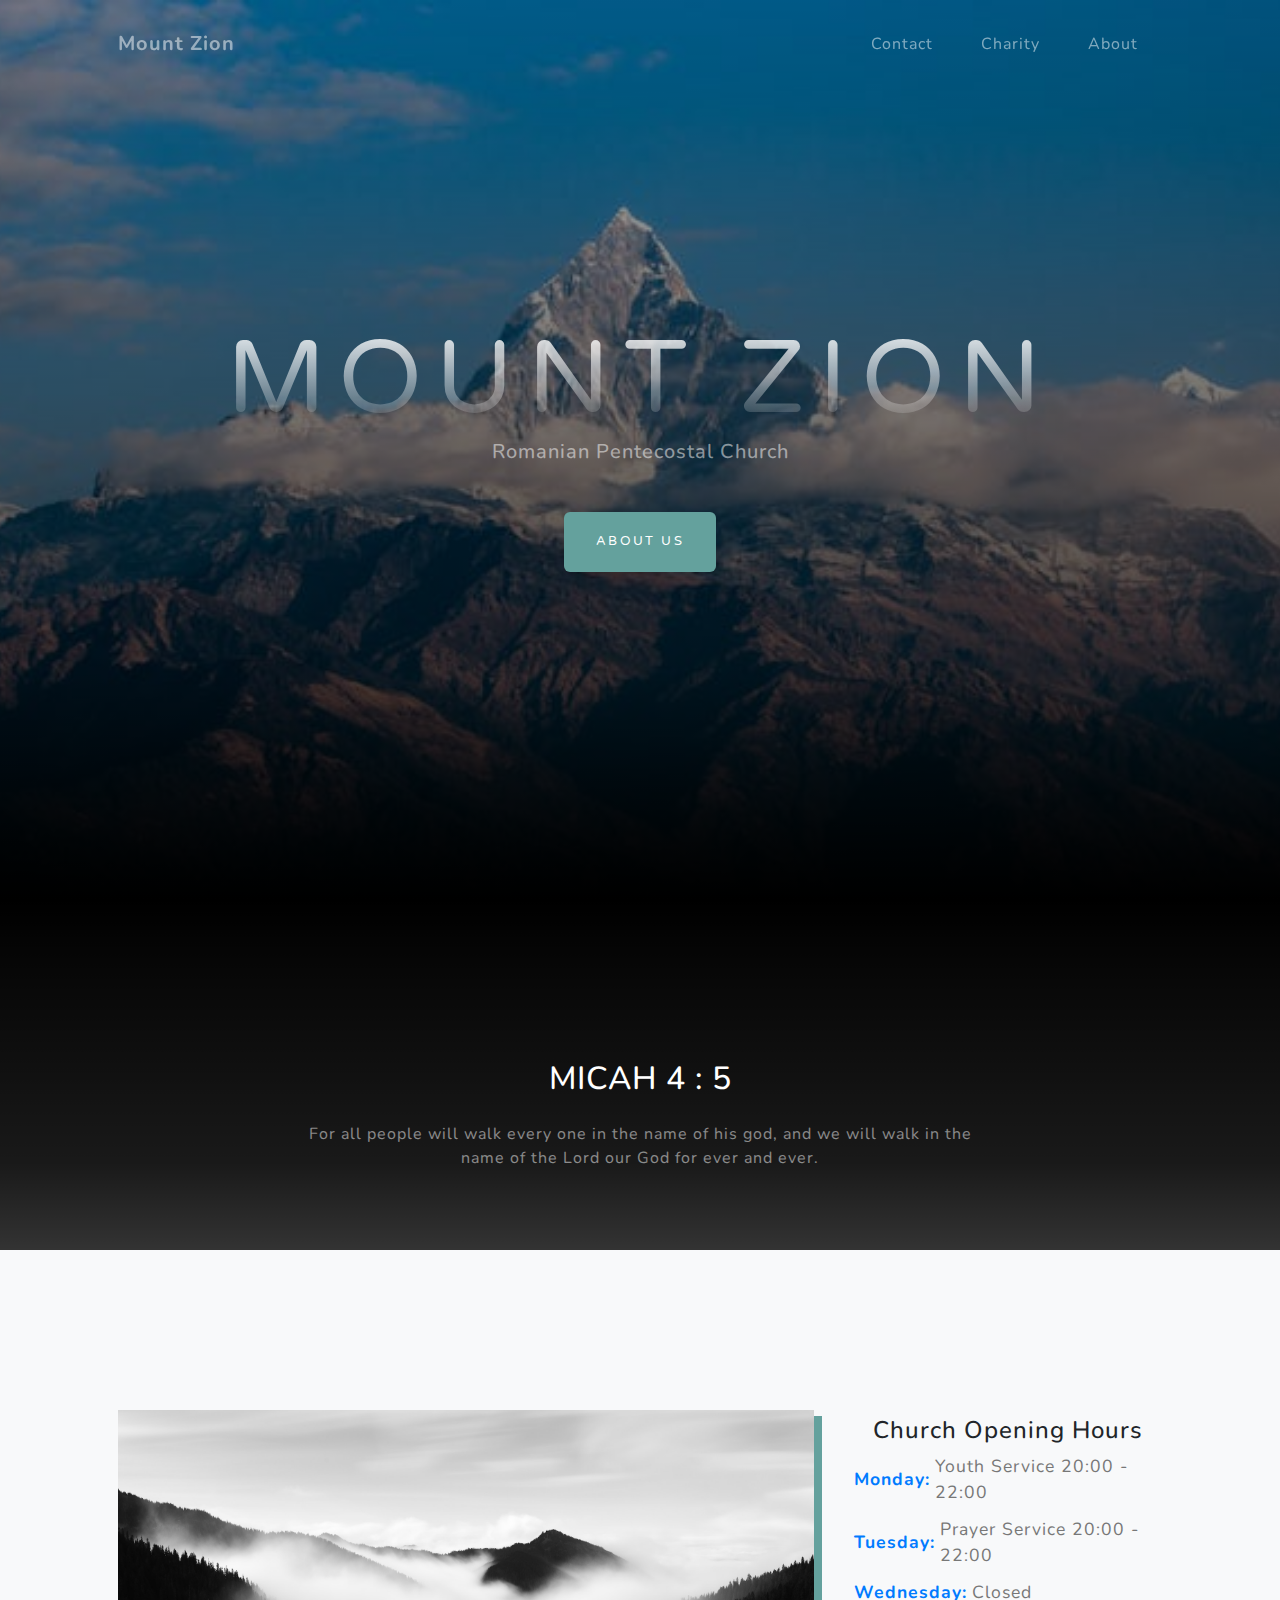
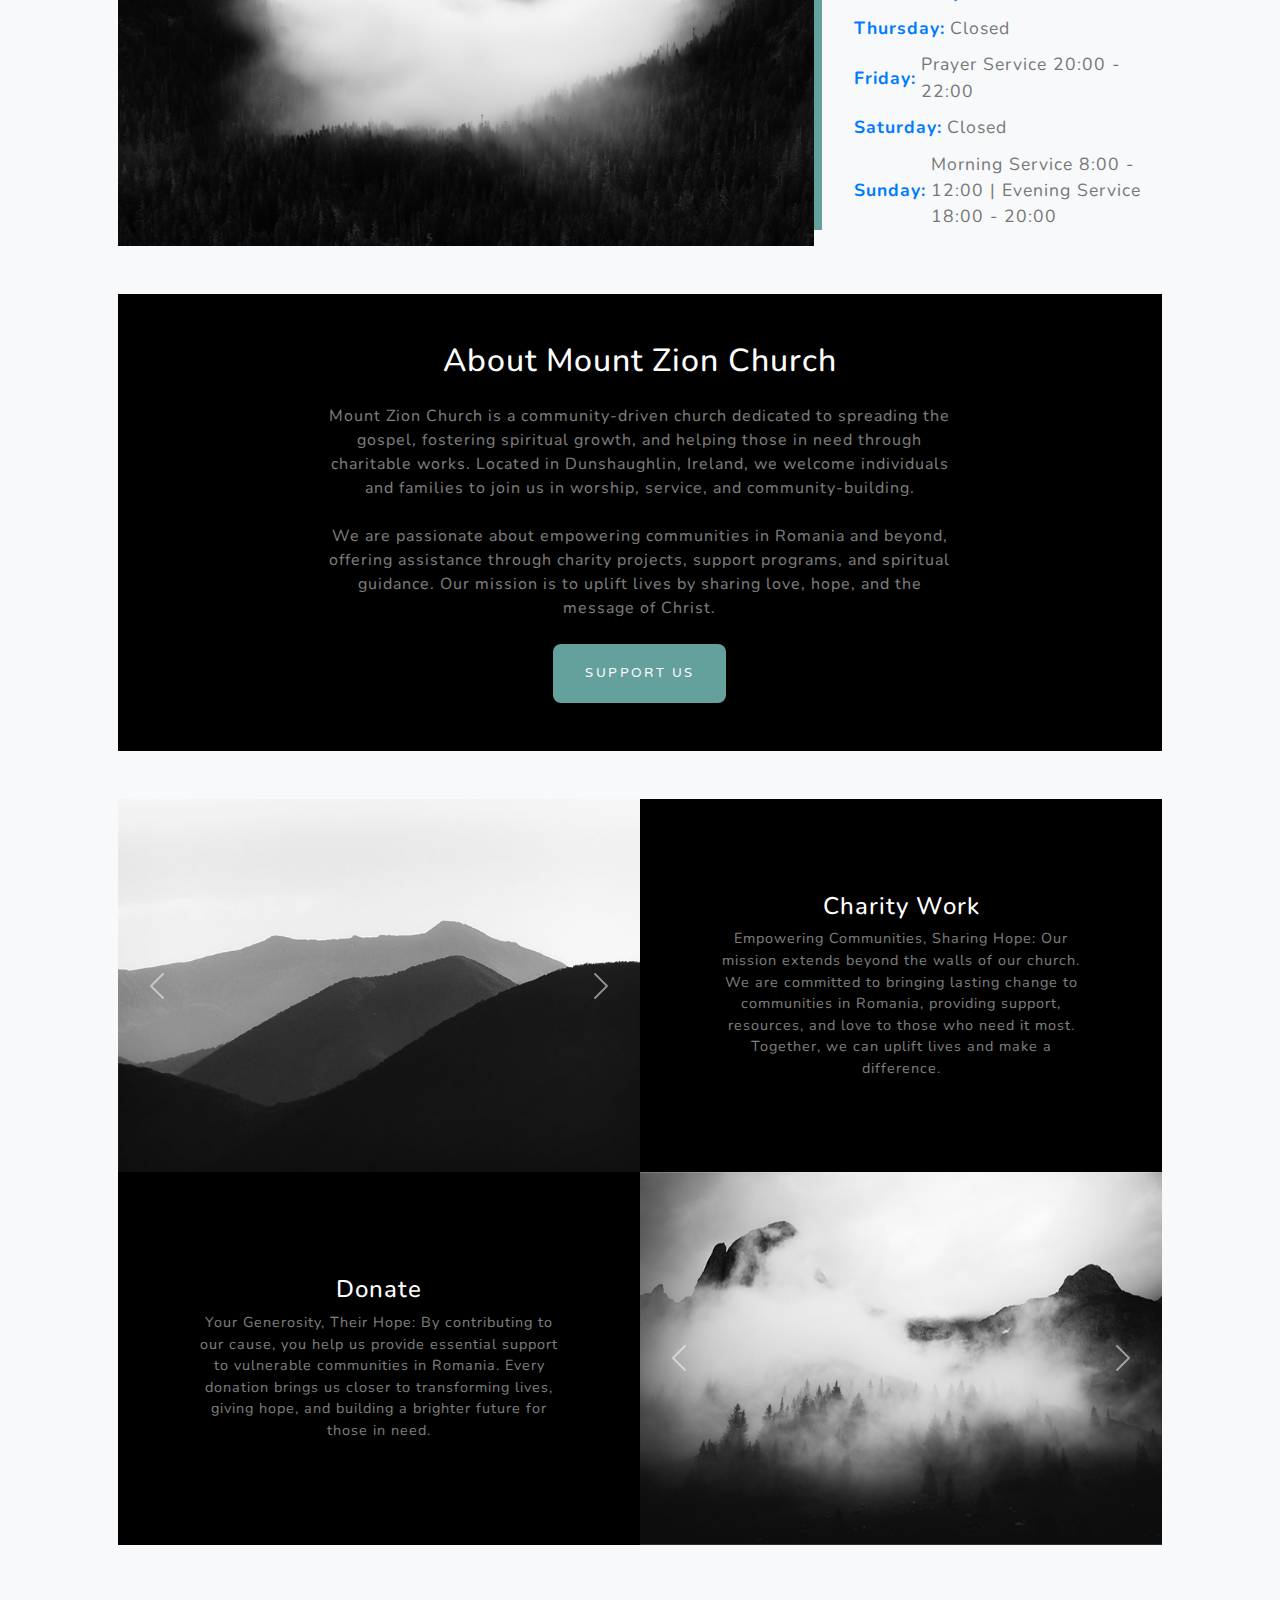
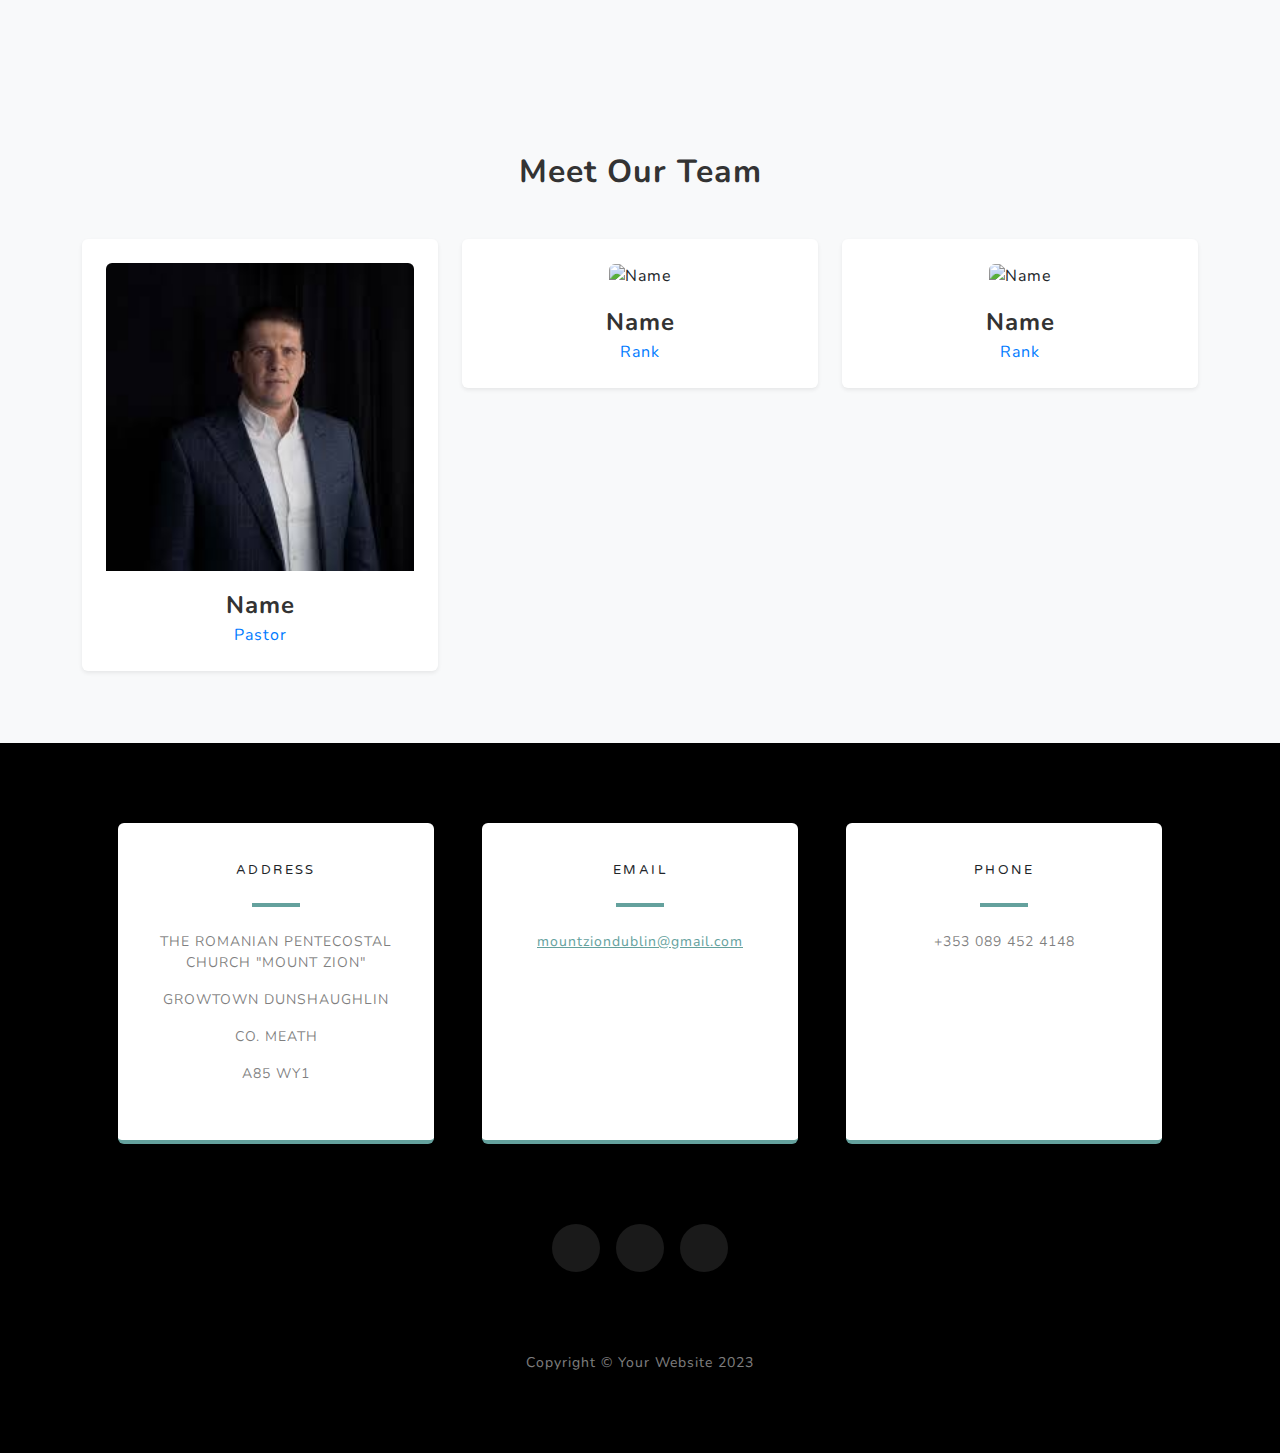
==== index.html @ 52cf9399 "Update" ====
<!DOCTYPE html>
<html lang="en">
    <head>
        <meta charset="utf-8" />
        <meta name="viewport" content="width=device-width, initial-scale=1, shrink-to-fit=no" />
        <meta name="description" content="" />
        <meta name="author" content="" />
        <title>Grayscale - Start Bootstrap Theme</title>
        <link rel="icon" type="image/x-icon" href="assets/favicon.ico" />
        <!-- Font Awesome icons (free version)-->
        <script src="https://use.fontawesome.com/releases/v6.3.0/js/all.js" crossorigin="anonymous"></script>
        <!-- Google fonts-->
        <link href="https://fonts.googleapis.com/css?family=Varela+Round" rel="stylesheet" />
        <link href="https://fonts.googleapis.com/css?family=Nunito:200,200i,300,300i,400,400i,600,600i,700,700i,800,800i,900,900i" rel="stylesheet" />
        <!-- Core theme CSS (includes Bootstrap)-->
        <link href="css/styles.css" rel="stylesheet" />
    </head>
    <body id="page-top">
        <div id="navbar-placeholder"></div>

        <!-- Navigation
        <nav class="navbar navbar-expand-lg navbar-light fixed-top" id="mainNav">
            <div class="container px-4 px-lg-5">
                <a class="navbar-brand" href="#page-top">Mount Zion</a>
                <button class="navbar-toggler navbar-toggler-right" type="button" data-bs-toggle="collapse" data-bs-target="#navbarResponsive" aria-controls="navbarResponsive" aria-expanded="false" aria-label="Toggle navigation">
                    Menu
                    <i class="fas fa-bars"></i>
                </button>
                <div class="collapse navbar-collapse" id="navbarResponsive">
                    <ul class="navbar-nav ms-auto">
                        <li class="nav-item"><a class="nav-link" href="Contact.html">Contact</a></li>
                        <li class="nav-item"><a class="nav-link" href="Charity.html">Charity</a></li>
                    </ul>
                </div>
            </div>
        </nav> -->
        <!-- Masthead-->
        <header class="masthead">
            <div class="container px-4 px-lg-5 d-flex h-100 align-items-center justify-content-center">
                <div class="d-flex justify-content-center">
                    <div class="text-center">
                        <h1 class="mx-auto my-0 text-uppercase">Mount Zion</h1>
                        <h2 class="text-white-50 mx-auto mt-2 mb-5">Romanian Pentecostal Church</h2>
                        <a class="btn btn-primary" href="#about">About us</a>
                    </div>
                </div>
            </div>
        </header>
        <section class="about-section text-center" id="Word">
            <div class="container px-4 px-lg-5">
                <div class="row gx-4 gx-lg-5 justify-content-center">
                    <div class="col-lg-8">
                        <h2 class="text-white mb-4">MICAH 4 : 5</h2>
                        <p class="text-white-50">
                            For all people will walk every one in the name of his god, and we will walk in the name of the Lord our God for ever and ever.
                        </p>
                    </div>
                </div>
            </div>
        </section>
        <!-- Projects-->
        <section class="projects-section bg-light" id="projects">
            <div class="container px-4 px-lg-5">
                <!-- Featured Project Row-->
                <div class="row gx-0 mb-4 mb-lg-5 align-items-center">
                    <div class="col-xl-8 col-lg-7"><img class="img-fluid mb-3 mb-lg-0" src="assets/img/bg-masthead.jpg" alt="..." /></div>
                    <div class="col-xl-4 col-lg-5">
                        <div class="featured-text text-center text-lg-left">
                            <h4>Church Opening Hours</h4>
                            <div class="opening-hours">
                                <ul>
                                    <li><span class="day">Monday:</span> <span class="hours">Youth Service 20:00 - 22:00</span></li>
                                    <li><span class="day">Tuesday:</span> <span class="hours">Prayer Service 20:00 - 22:00</span></li>
                                    <li><span class="day">Wednesday:</span> <span class="hours">Closed</span></li>
                                    <li><span class="day">Thursday:</span> <span class="hours">Closed</span></li>
                                    <li><span class="day">Friday:</span> <span class="hours">Prayer Service 20:00 - 22:00</span></li>
                                    <li><span class="day">Saturday:</span> <span class="hours">Closed</span></li>
                                    <li><span class="day">Sunday:</span> <span class="hours">Morning Service 8:00 - 12:00 | Evening Service 18:00 - 20:00</span></li>
                                </ul>
                            </div>
                        </div>
                        
                    </div>
                </div>
                                    <!-- About Section -->
                    <section class="about-section bg-black py-5" id="about">
                        <div class="container px-4 px-lg-5">
                            <div class="row justify-content-center">
                                <div class="col-lg-8 text-center">
                                    <h2 class="text-white mb-4">About Mount Zion Church</h2>
                                    <p class="text-white-50 mb-4">
                                        Mount Zion Church is a community-driven church dedicated to spreading the gospel, fostering spiritual growth, and helping those in need through charitable works. Located in Dunshaughlin, Ireland, we welcome individuals and families to join us in worship, service, and community-building.
                                    </p>
                                    <p class="text-white-50 mb-4">
                                        We are passionate about empowering communities in Romania and beyond, offering assistance through charity projects, support programs, and spiritual guidance. Our mission is to uplift lives by sharing love, hope, and the message of Christ.
                                    </p>
                                    <a class="btn btn-primary btn-lg" href="Charity.html">Support Us</a>
                                </div>
                            </div>
                        </div>
                    </section>
                    <br>
                    <br>

                <!-- Project One Row-->
                <div class="row gx-0 mb-5 mb-lg-0 justify-content-center">
                    <div class="col-lg-6">
                        <!-- Bootstrap Carousel for the image -->
                        <div id="carouselImageSection" class="carousel slide" data-bs-ride="carousel">
                            <div class="carousel-inner">
                                <div class="carousel-item active">
                                    <img src="assets/img/demo-image-01.jpg" class="d-block w-100 img-fluid" alt="Slide 1">
                                </div>
                                <div class="carousel-item">
                                    <img src="assets/img/demo-image-02.jpg" class="d-block w-100 img-fluid" alt="Slide 2">
                                </div>
                                <div class="carousel-item">
                                    <img src="assets/img/demo-image-02.jpg" class="d-block w-100 img-fluid" alt="Slide 3">
                                </div>
                            </div>
                            <!-- Controls for the Carousel -->
                            <button class="carousel-control-prev" type="button" data-bs-target="#carouselImageSection" data-bs-slide="prev">
                                <span class="carousel-control-prev-icon" aria-hidden="true"></span>
                                <span class="visually-hidden">Previous</span>
                            </button>
                            <button class="carousel-control-next" type="button" data-bs-target="#carouselImageSection" data-bs-slide="next">
                                <span class="carousel-control-next-icon" aria-hidden="true"></span>
                                <span class="visually-hidden">Next</span>
                            </button>
                        </div>
                    </div>
                    
                    <div class="col-lg-6">
                        <div class="bg-black text-center h-100 project">
                            <div class="d-flex h-100">
                                <div class="project-text w-100 my-auto text-center text-lg-left">
                                    <h4 class="text-white">Charity Work</h4>
                                    <p class="mb-0 text-white-50">Empowering Communities, Sharing Hope: Our mission extends beyond the walls of our church. We are committed to bringing lasting change to communities in Romania, providing support, resources, and love to those who need it most. Together, we can uplift lives and make a difference.</p>
                                </div>
                            </div>
                        </div>
                    </div>
                </div>
                
                <!-- Project Two Row-->
                <div class="row gx-0 justify-content-center">
                    <div class="col-lg-6">
                        <!-- Bootstrap Carousel for the image -->
                        <div id="carouselImageSection2" class="carousel slide" data-bs-ride="carousel">
                            <div class="carousel-inner">
                                <div class="carousel-item active">
                                    <img src="assets/img/demo-image-02.jpg" class="d-block w-100 img-fluid" alt="Slide 1">
                                </div>
                                <div class="carousel-item">
                                    <img src="assets/img/demo-image-01.jpg" class="d-block w-100 img-fluid" alt="Slide 2">
                                </div>
                                <div class="carousel-item">
                                    <img src="assets/img/file.png" class="d-block w-100 img-fluid" alt="Slide 3">
                                </div>
                            </div>
                            <!-- Controls for the Carousel -->
                            <button class="carousel-control-prev" type="button" data-bs-target="#carouselImageSection2" data-bs-slide="prev">
                                <span class="carousel-control-prev-icon" aria-hidden="true"></span>
                                <span class="visually-hidden">Previous</span>
                            </button>
                            <button class="carousel-control-next" type="button" data-bs-target="#carouselImageSection2" data-bs-slide="next">
                                <span class="carousel-control-next-icon" aria-hidden="true"></span>
                                <span class="visually-hidden">Next</span>
                            </button>
                        </div>
                    </div>
                    
                    <div class="col-lg-6 order-lg-first">
                        <div class="bg-black text-center h-100 project">
                            <div class="d-flex h-100">
                                <div class="project-text w-100 my-auto text-center text-lg-right">
                                    <h4 class="text-white">Donate</h4>
                                    <p class="mb-0 text-white-50">Your Generosity, Their Hope: By contributing to our cause, you help us provide essential support to vulnerable communities in Romania. Every donation brings us closer to transforming lives, giving hope, and building a brighter future for those in need.</p>
                                </div>
                            </div>
                        </div>
                    </div>
                </div>
                
            </div>
        </section>

        <section class="team-section py-5 bg-light">
            <div class="container">
                <h2 class="team-title text-center mb-5">Meet Our Team</h2>
                <div class="row justify-content-center">
                    <!-- Team Member 1 -->
                    <div class="col-lg-4 col-md-6 mb-4">
                        <div class="team-member bg-white p-4 rounded shadow-sm text-center">
                            <div class="team-img mb-3">
                                <img src="logo/cristi.jpeg" alt="Name" class="img-fluid rounded-top">
                            </div>
                            <div class="team-info">
                                <div class="team-name">Name</div>
                                <div class="team-role">Pastor</div>
                            </div>
                        </div>
                    </div>
        
                    <!-- Team Member 2 -->
                    <div class="col-lg-4 col-md-6 mb-4">
                        <div class="team-member bg-white p-4 rounded shadow-sm text-center">
                            <div class="team-img mb-3">
                                <img src="assets/img/team-member2.jpg" alt="Name" class="img-fluid rounded-top">
                            </div>
                            <div class="team-info">
                                <div class="team-name">Name</div>
                                <div class="team-role">Rank</div>
                            </div>
                        </div>
                    </div>
        
                    <!-- Team Member 3 -->
                    <div class="col-lg-4 col-md-6 mb-4">
                        <div class="team-member bg-white p-4 rounded shadow-sm text-center">
                            <div class="team-img mb-3">
                                <img src="assets/img/team-member3.jpg" alt="Name" class="img-fluid rounded-top">
                            </div>
                            <div class="team-info">
                                <div class="team-name">Name</div>
                                <div class="team-role">Rank</div>
                            </div>
                        </div>
                    </div>
                </div>
            </div>
        </section>
        
        
        <!-- Contact-->
        <section class="contact-section bg-black">
            <div class="container px-4 px-lg-5">
                <div class="row gx-4 gx-lg-5">
                    <div class="col-md-4 mb-3 mb-md-0">
                        <div class="card py-4 h-100">
                            <div class="card-body text-center">
                                <i class="fas fa-map-marked-alt text-primary mb-2"></i>
                                <h4 class="text-uppercase m-0">Address</h4>
                                <hr class="my-4 mx-auto" />
                                <div class="small text-black-50">
                                    <p>THE ROMANIAN PENTECOSTAL CHURCH "MOUNT ZION" </p>
                                        <p>GROWTOWN DUNSHAUGHLIN </p>
                                            <p>CO. MEATH </p>
                                             <p>A85 WY1</p></div>
                            </div>
                        </div>
                    </div>
                    <div class="col-md-4 mb-3 mb-md-0">
                        <div class="card py-4 h-100">
                            <div class="card-body text-center">
                                <i class="fas fa-envelope text-primary mb-2"></i>
                                <h4 class="text-uppercase m-0">Email</h4>
                                <hr class="my-4 mx-auto" />
                                <div class="small text-black-50"><a href="mountziondublin@gmail.com">mountziondublin@gmail.com</a></div>
                            </div>
                        </div>
                    </div>
                    <div class="col-md-4 mb-3 mb-md-0">
                        <div class="card py-4 h-100">
                            <div class="card-body text-center">
                                <i class="fas fa-mobile-alt text-primary mb-2"></i>
                                <h4 class="text-uppercase m-0">Phone</h4>
                                <hr class="my-4 mx-auto" />
                                <div class="small text-black-50">+353 089 452 4148</div>
                            </div>
                        </div>
                    </div>
                </div>
                <div class="social d-flex justify-content-center">
                    <a class="mx-2" href="#!"><i class="fab fa-twitter"></i></a>
                    <a class="mx-2" href="#!"><i class="fab fa-facebook-f"></i></a>
                    <a class="mx-2" href="#!"><i class="fab fa-github"></i></a>
                </div>
            </div>
        </section>
        <!-- Footer-->
        <footer class="footer bg-black small text-center text-white-50"><div class="container px-4 px-lg-5">Copyright &copy; Your Website 2023</div></footer>
        <!-- Bootstrap core JS-->
        <script src="https://cdn.jsdelivr.net/npm/bootstrap@5.2.3/dist/js/bootstrap.bundle.min.js"></script>
        <!-- Core theme JS-->
        <script src="js/scripts.js"></script>
        <!-- * * * * * * * * * * * * * * * * * * * * * * * * * * * * * * * * * * * * * * * *-->
        <!-- * *                               SB Forms JS                               * *-->
        <!-- * * Activate your form at https://startbootstrap.com/solution/contact-forms * *-->
        <!-- * * * * * * * * * * * * * * * * * * * * * * * * * * * * * * * * * * * * * * * *-->
        <script src="https://cdn.startbootstrap.com/sb-forms-latest.js"></script>


        <!-- Script for Navbar Loading and Slideshow -->
 <script>
    // Function to load the navbar from header.html
    function loadNavbar() {
        fetch('header.html')
            .then(response => response.text())
            .then(data => {
                // Insert navbar content into the placeholder
                document.getElementById('navbar-placeholder').innerHTML = data;

                // After loading the navbar, bind the hamburger menu toggle function
                document.getElementById('hamburger-icon').addEventListener('click', openMenu);
                document.getElementById('close-btn').addEventListener('click', closeMenu);
            })
            .catch(error => console.log('Error loading navbar:', error));
    }

    // Function to open the mobile menu
    function openMenu() {
        document.getElementById('mobile-menu').classList.add('open');
    }

    // Function to close the mobile menu
    function closeMenu() {
        document.getElementById('mobile-menu').classList.remove('open');
    }

    // Call the function to load the navbar
    loadNavbar();

    // Slideshow functionality
    let slideIndex = 1;
    showSlides(slideIndex);

    // Next/previous controls
    function plusSlides(n) {
        showSlides(slideIndex += n);
    }

    // Show slides function
    function showSlides(n) {
        let i;
        let slides = document.getElementsByClassName("mySlides");
        if (n > slides.length) { slideIndex = 1 }
        if (n < 1) { slideIndex = slides.length }
        for (i = 0; i < slides.length; i++) {
            slides[i].style.display = "none";
        }
        slides[slideIndex - 1].style.display = "block";
    }
</script>


</body>
</html>

    </body>


</html>
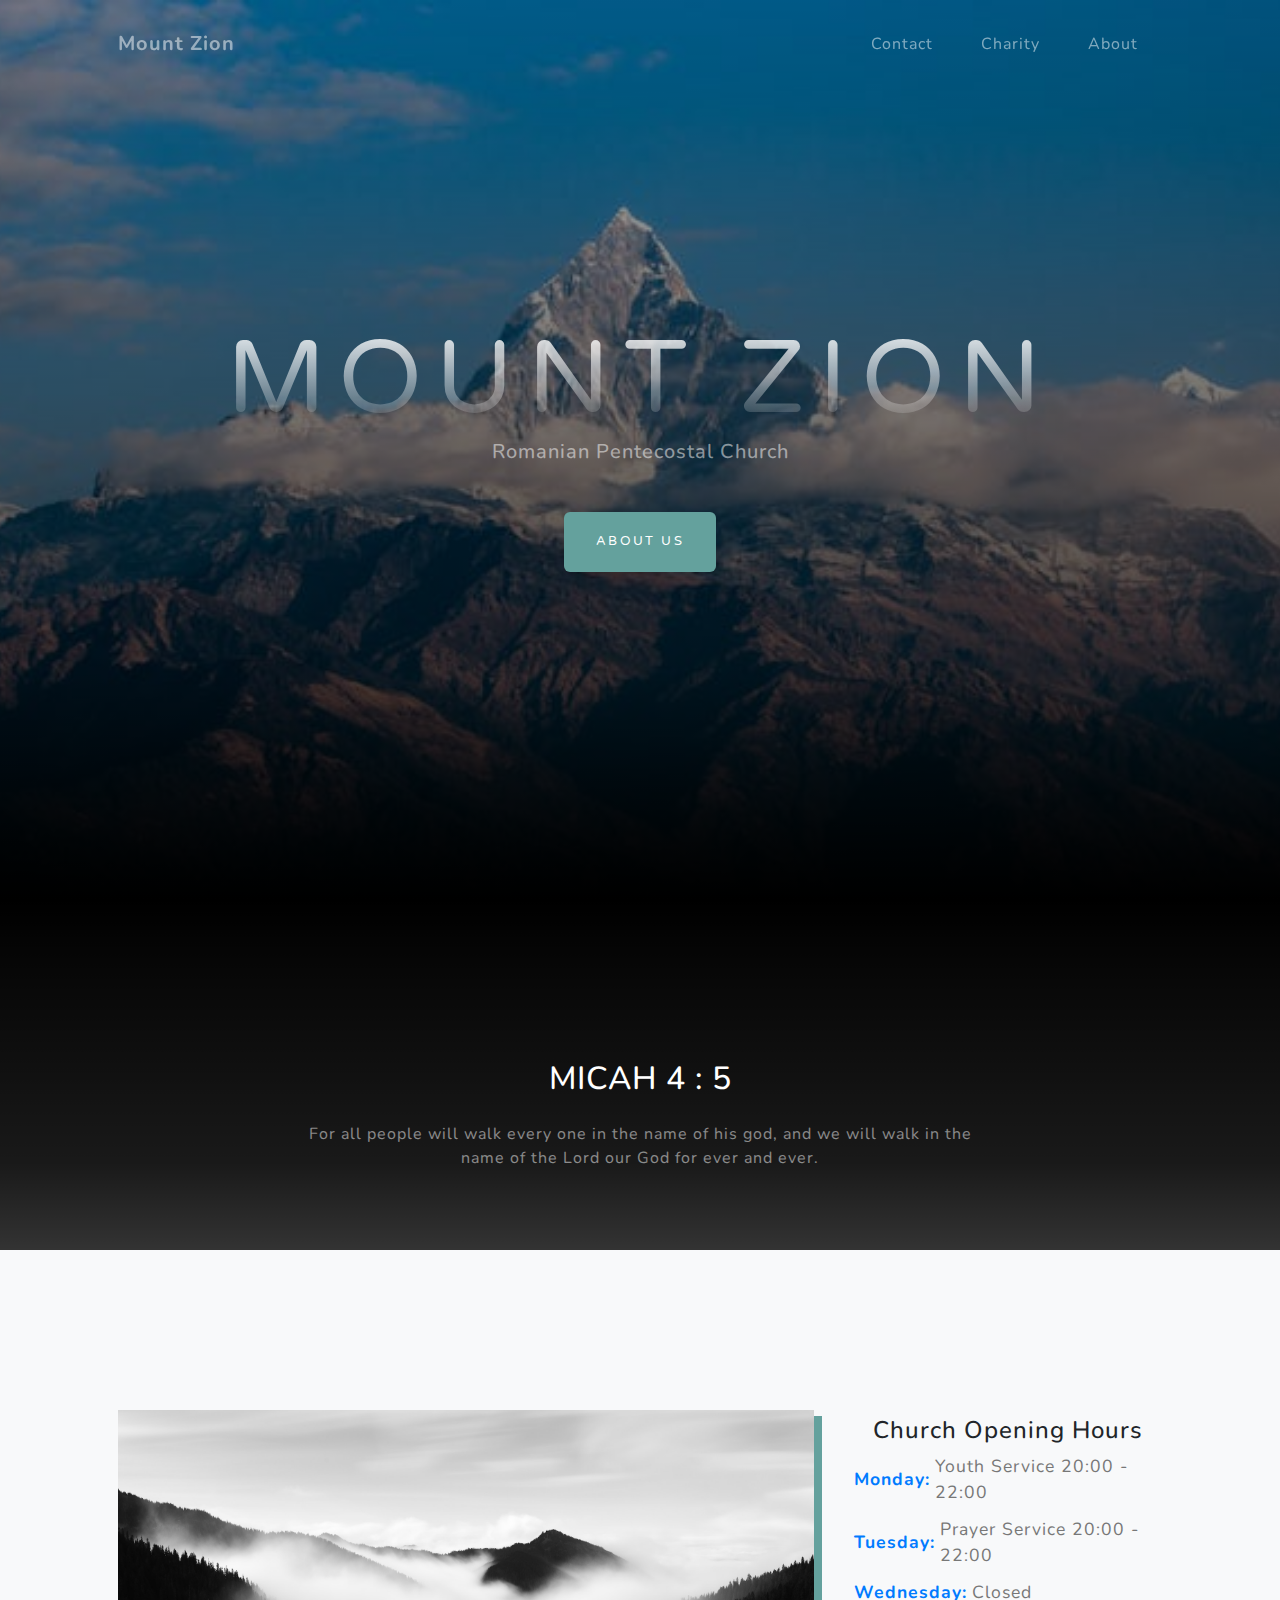
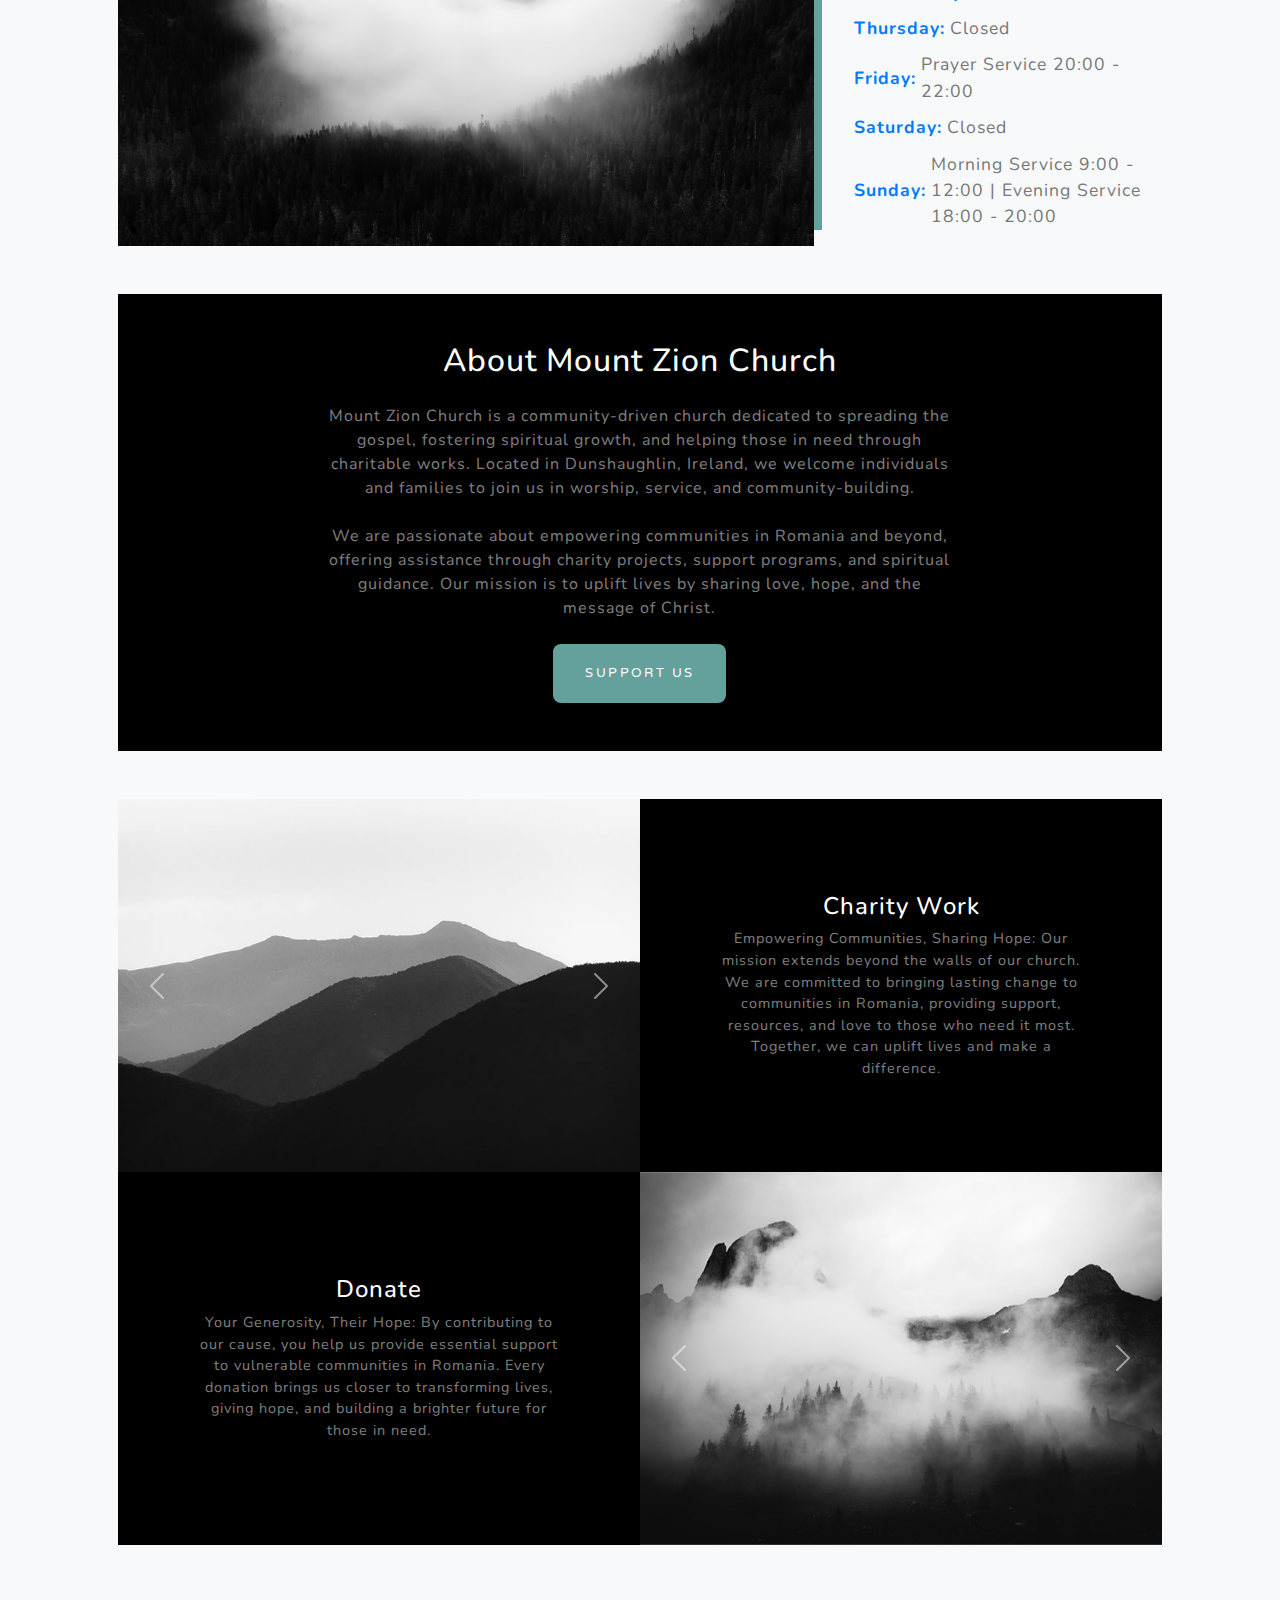
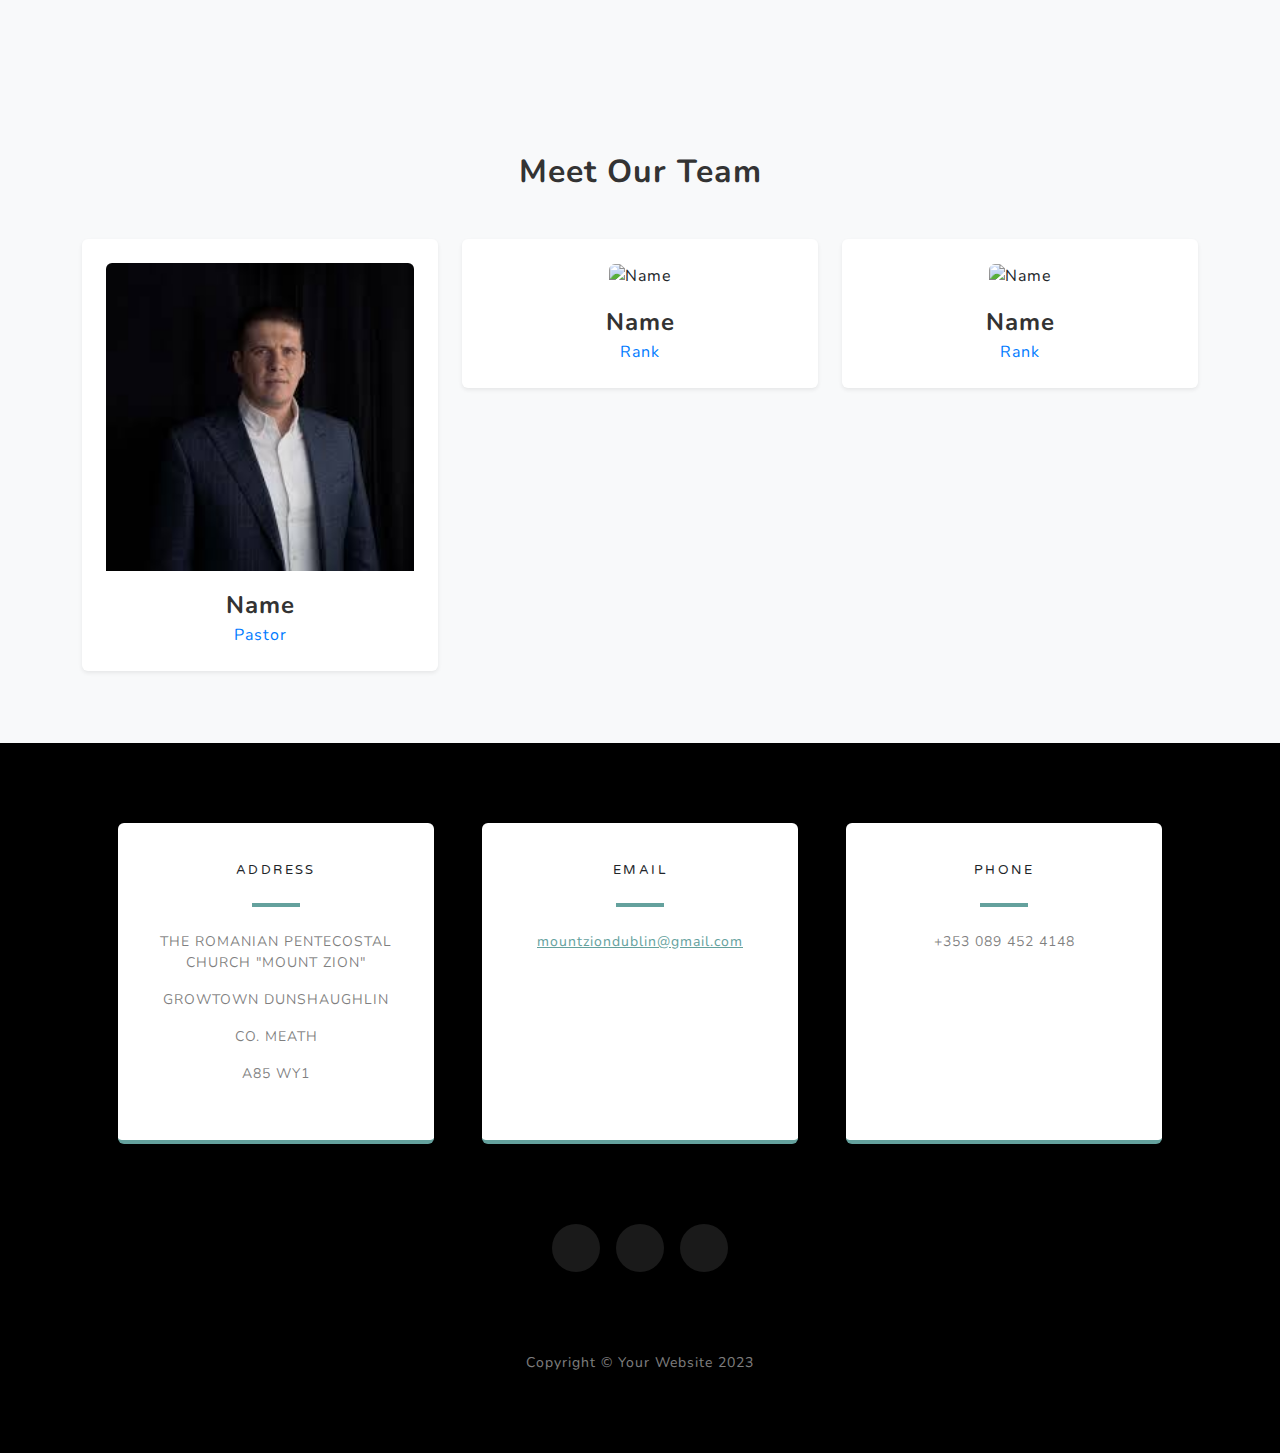
==== commit 6ab366e3: "update" ====
--- a/index.html
+++ b/index.html
@@ -5,7 +5,7 @@
         <meta name="viewport" content="width=device-width, initial-scale=1, shrink-to-fit=no" />
         <meta name="description" content="" />
         <meta name="author" content="" />
-        <title>Grayscale - Start Bootstrap Theme</title>
+        <title>Mount Zion</title>
         <link rel="icon" type="image/x-icon" href="assets/favicon.ico" />
         <!-- Font Awesome icons (free version)-->
         <script src="https://use.fontawesome.com/releases/v6.3.0/js/all.js" crossorigin="anonymous"></script>
@@ -41,7 +41,7 @@
                     <div class="text-center">
                         <h1 class="mx-auto my-0 text-uppercase">Mount Zion</h1>
                         <h2 class="text-white-50 mx-auto mt-2 mb-5">Romanian Pentecostal Church</h2>
-                        <a class="btn btn-primary" href="#about">About us</a>
+                        <a class="btn btn-primary" href="About.html">About us</a>
                     </div>
                 </div>
             </div>
@@ -75,7 +75,7 @@
                                     <li><span class="day">Thursday:</span> <span class="hours">Closed</span></li>
                                     <li><span class="day">Friday:</span> <span class="hours">Prayer Service 20:00 - 22:00</span></li>
                                     <li><span class="day">Saturday:</span> <span class="hours">Closed</span></li>
-                                    <li><span class="day">Sunday:</span> <span class="hours">Morning Service 8:00 - 12:00 | Evening Service 18:00 - 20:00</span></li>
+                                    <li><span class="day">Sunday:</span> <span class="hours">Morning Service 9:00 - 12:00 | Evening Service 18:00 - 20:00</span></li>
                                 </ul>
                             </div>
                         </div>
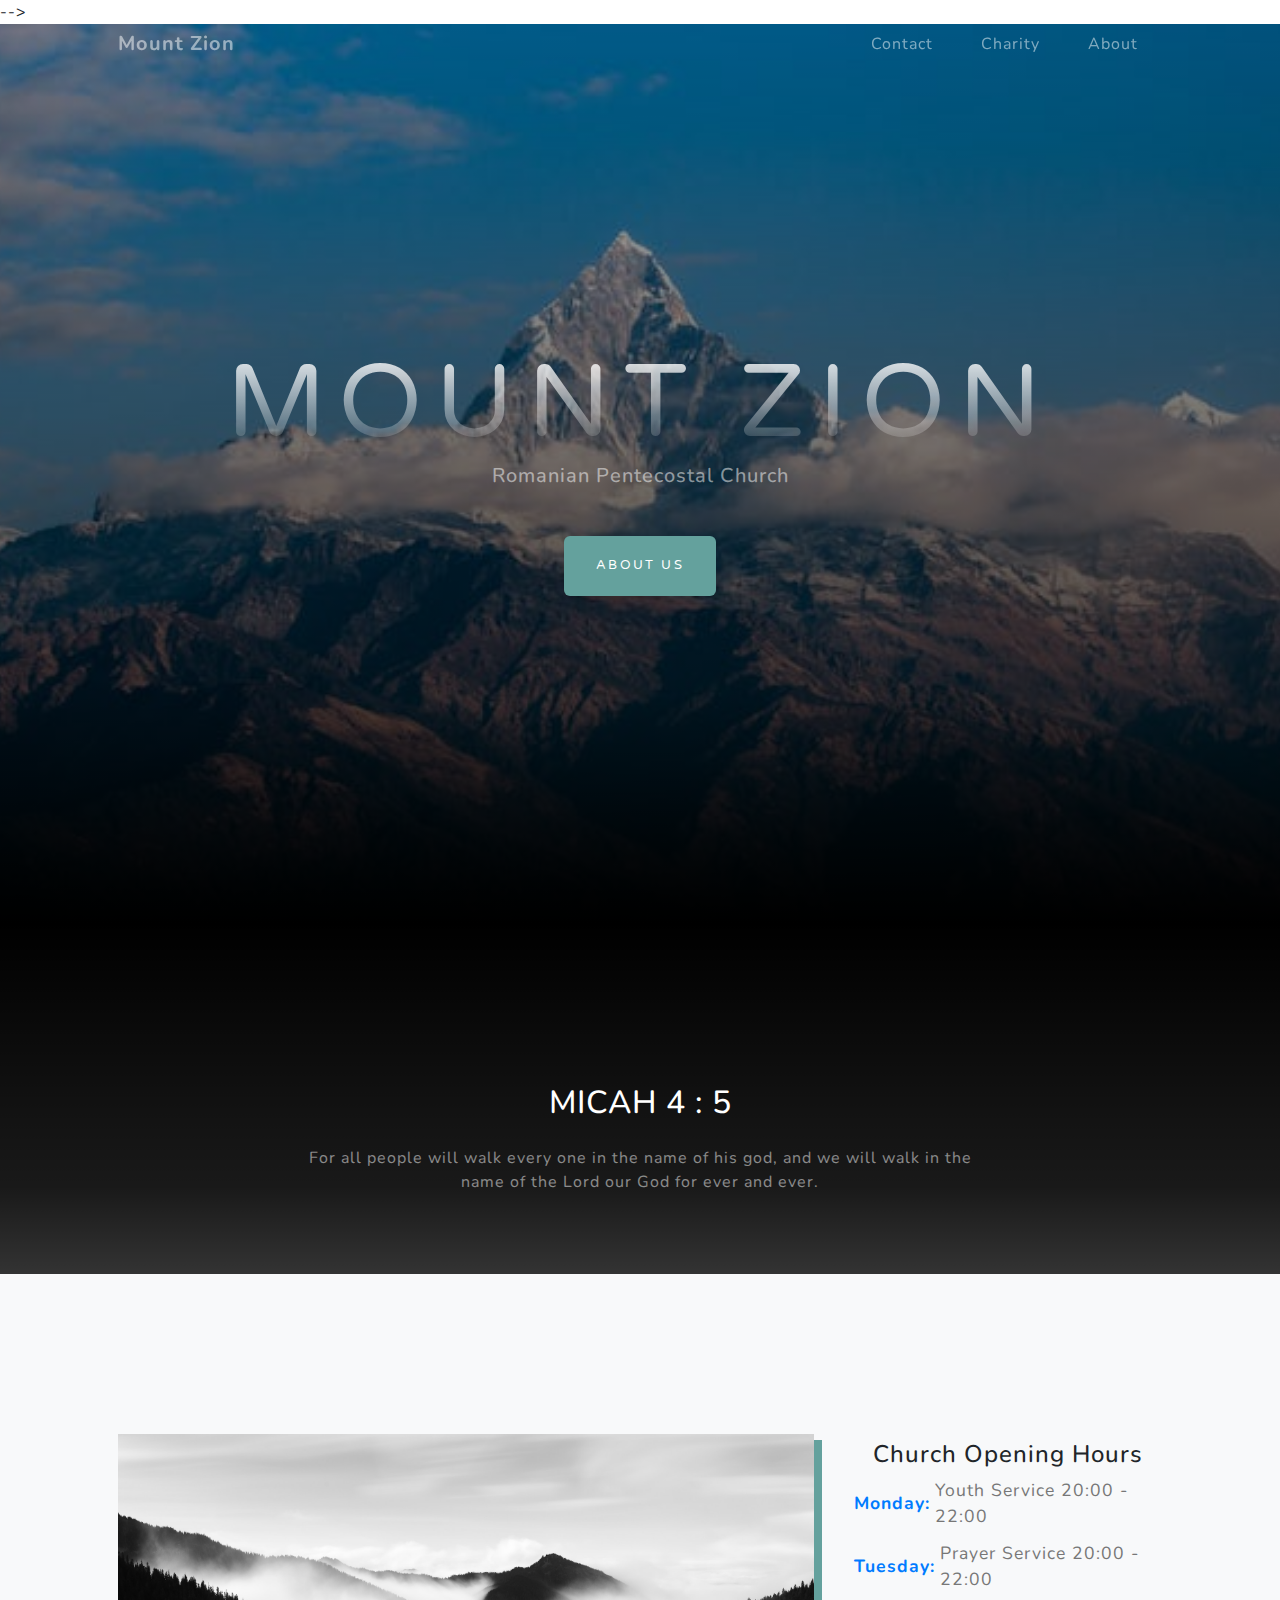
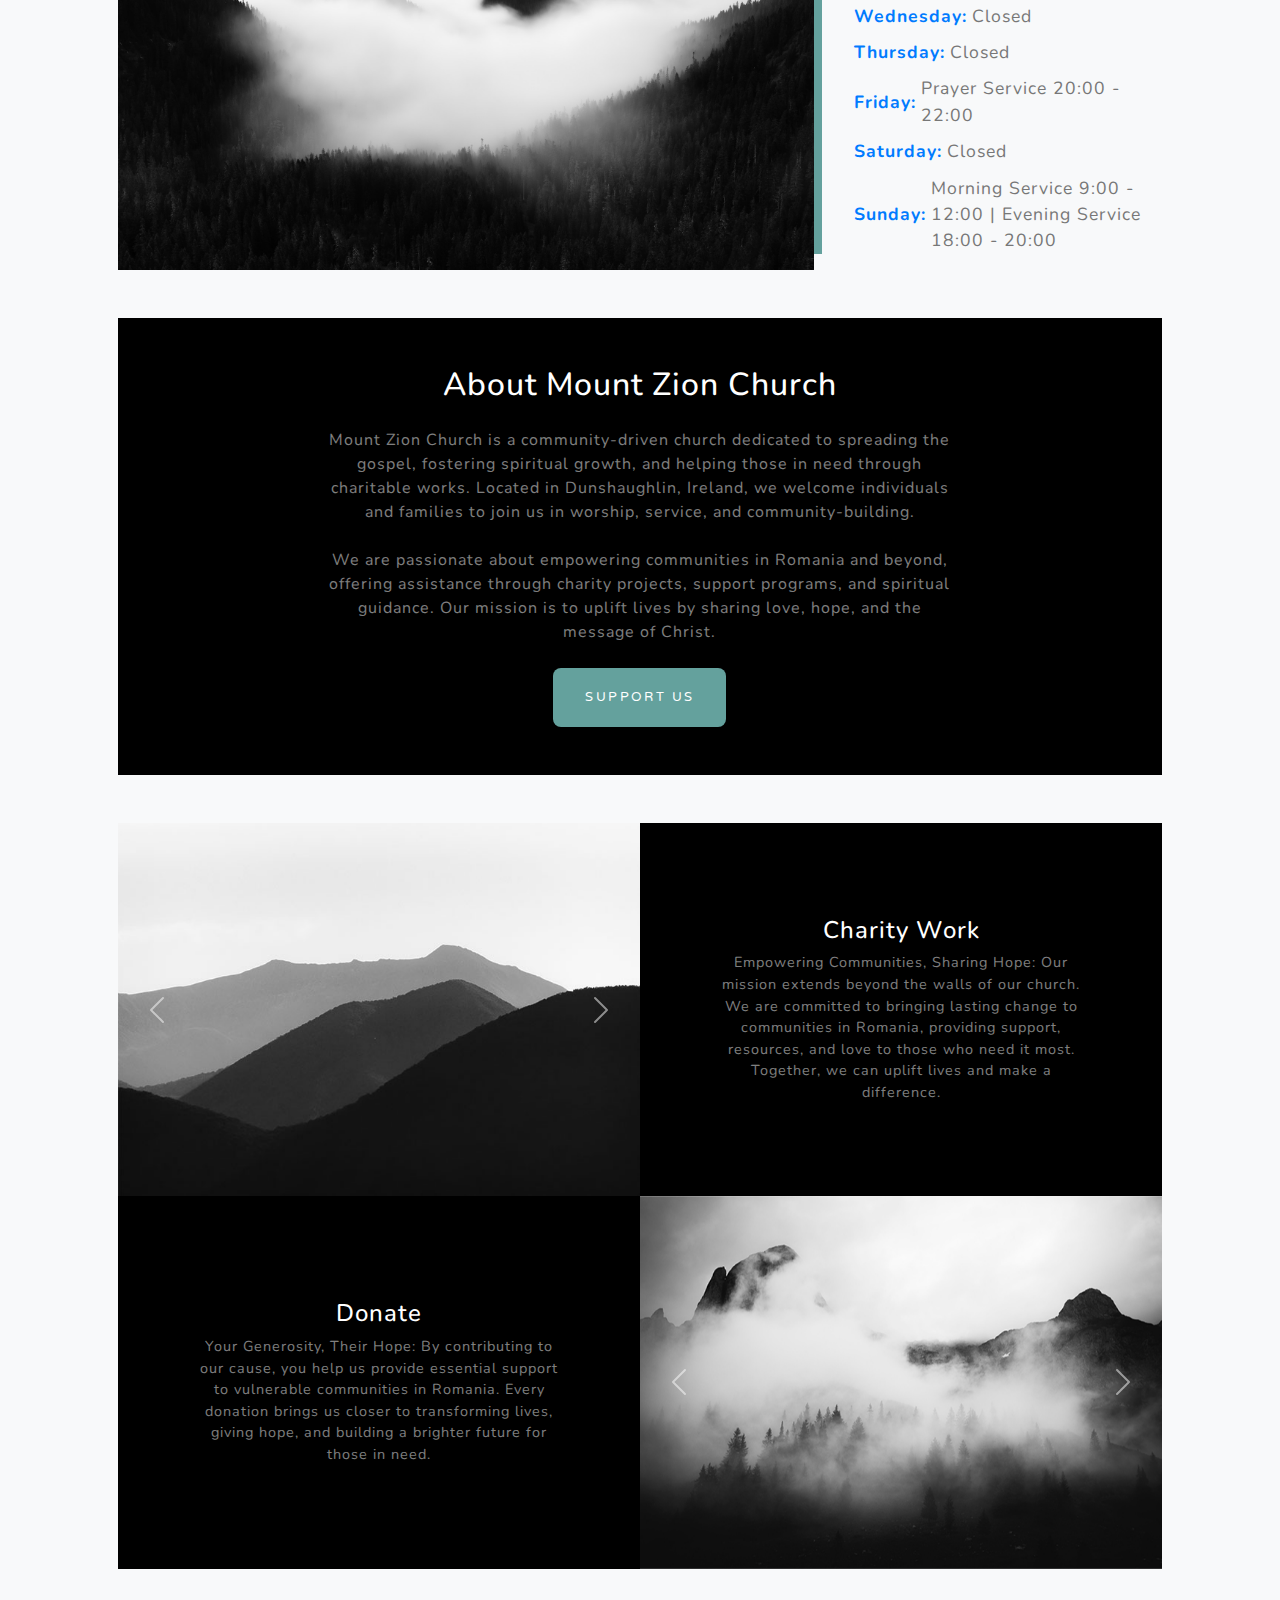
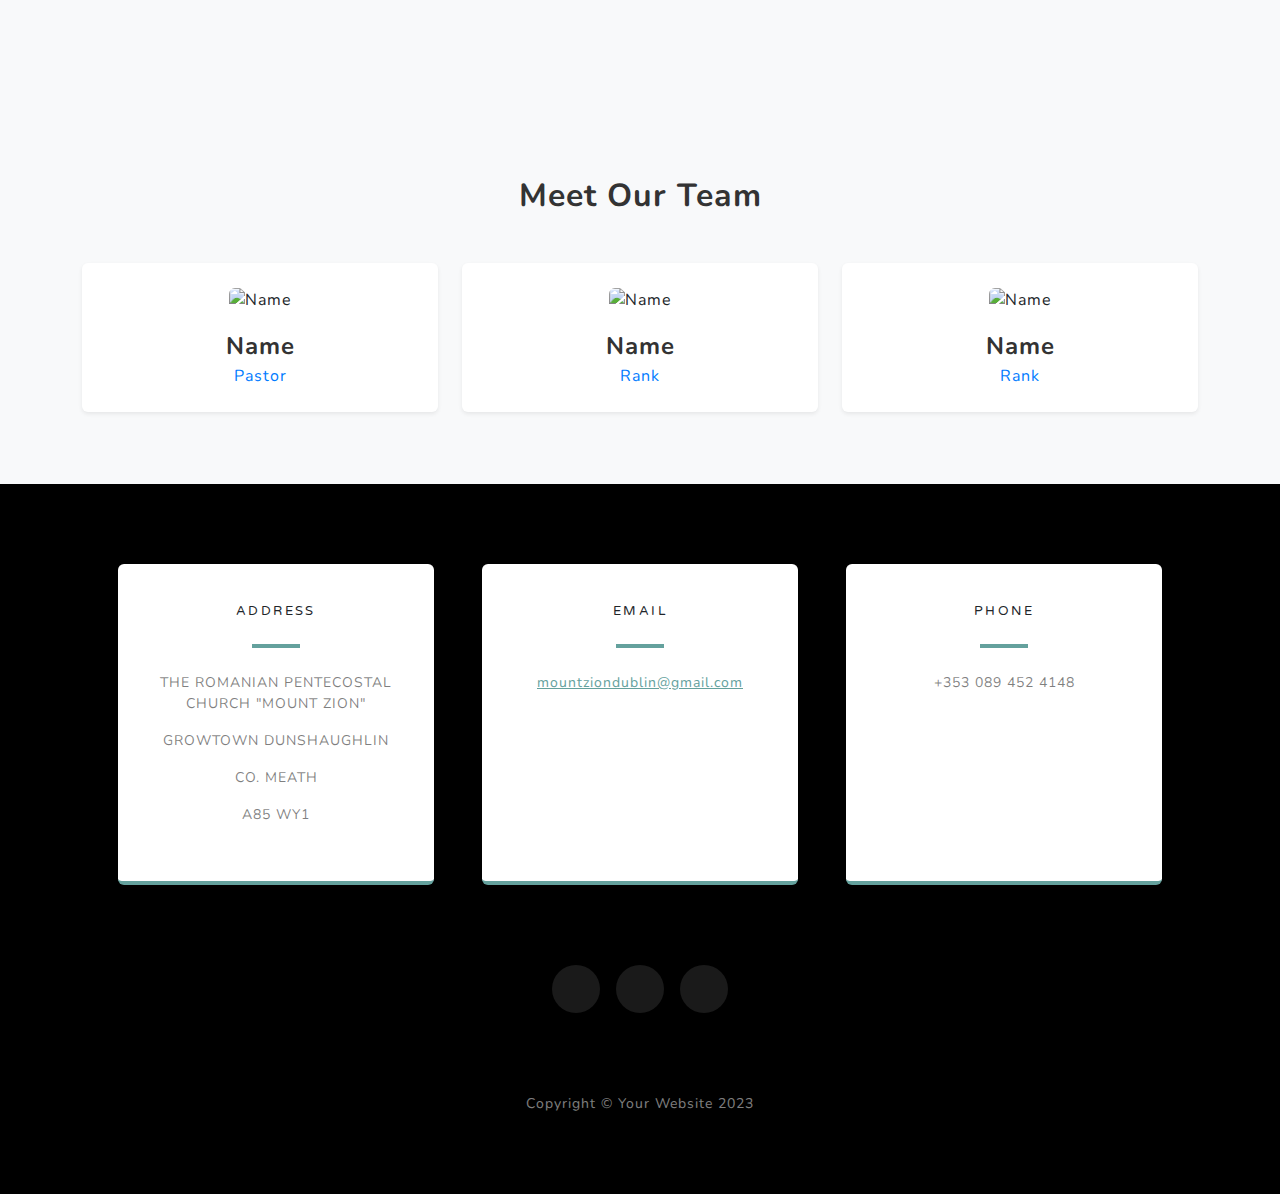
==== commit a467d10a: "Update index.html" ====
--- a/index.html
+++ b/index.html
@@ -18,21 +18,6 @@
     <body id="page-top">
         <div id="navbar-placeholder"></div>
 
-        <!-- Navigation
-        <nav class="navbar navbar-expand-lg navbar-light fixed-top" id="mainNav">
-            <div class="container px-4 px-lg-5">
-                <a class="navbar-brand" href="#page-top">Mount Zion</a>
-                <button class="navbar-toggler navbar-toggler-right" type="button" data-bs-toggle="collapse" data-bs-target="#navbarResponsive" aria-controls="navbarResponsive" aria-expanded="false" aria-label="Toggle navigation">
-                    Menu
-                    <i class="fas fa-bars"></i>
-                </button>
-                <div class="collapse navbar-collapse" id="navbarResponsive">
-                    <ul class="navbar-nav ms-auto">
-                        <li class="nav-item"><a class="nav-link" href="Contact.html">Contact</a></li>
-                        <li class="nav-item"><a class="nav-link" href="Charity.html">Charity</a></li>
-                    </ul>
-                </div>
-            </div>
         </nav> -->
         <!-- Masthead-->
         <header class="masthead">
@@ -193,7 +178,7 @@
                     <div class="col-lg-4 col-md-6 mb-4">
                         <div class="team-member bg-white p-4 rounded shadow-sm text-center">
                             <div class="team-img mb-3">
-                                <img src="logo/cristi.jpeg" alt="Name" class="img-fluid rounded-top">
+                                <img src="#" alt="Name" class="img-fluid rounded-top">
                             </div>
                             <div class="team-info">
                                 <div class="team-name">Name</div>
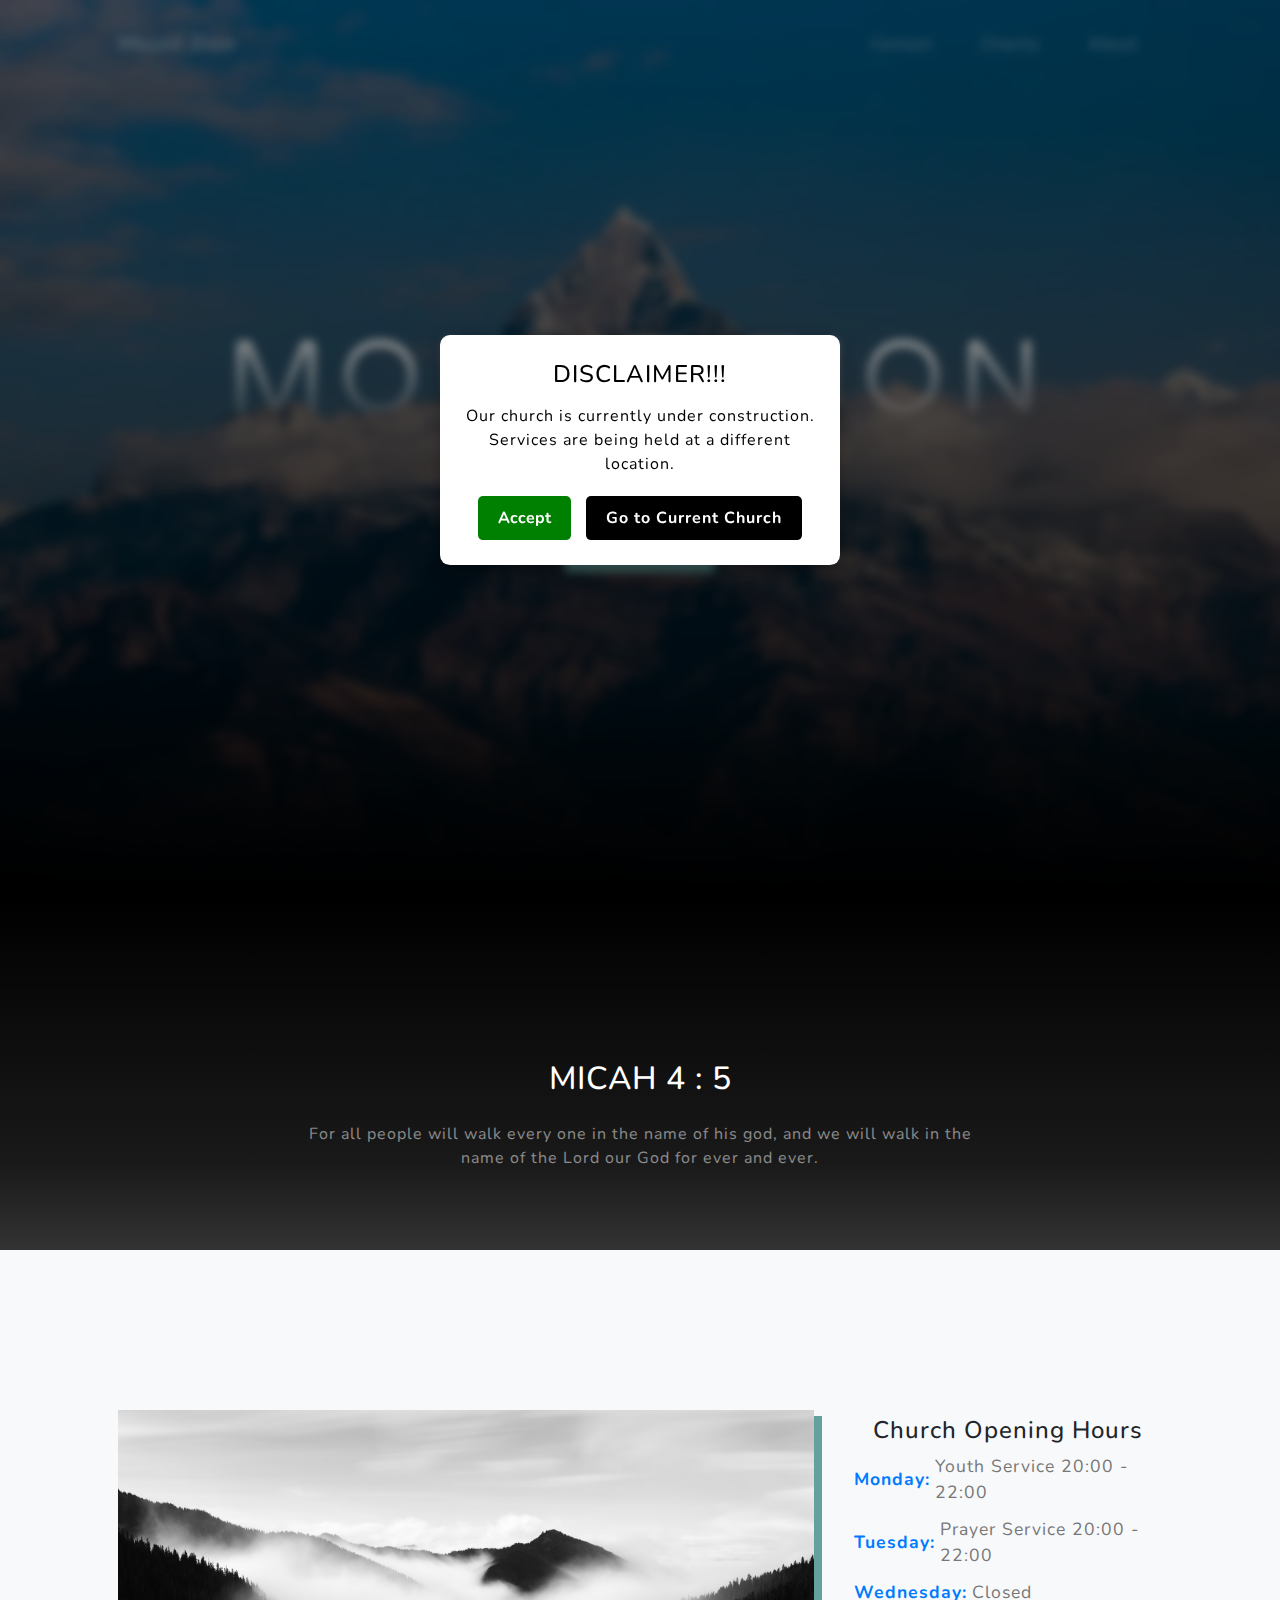
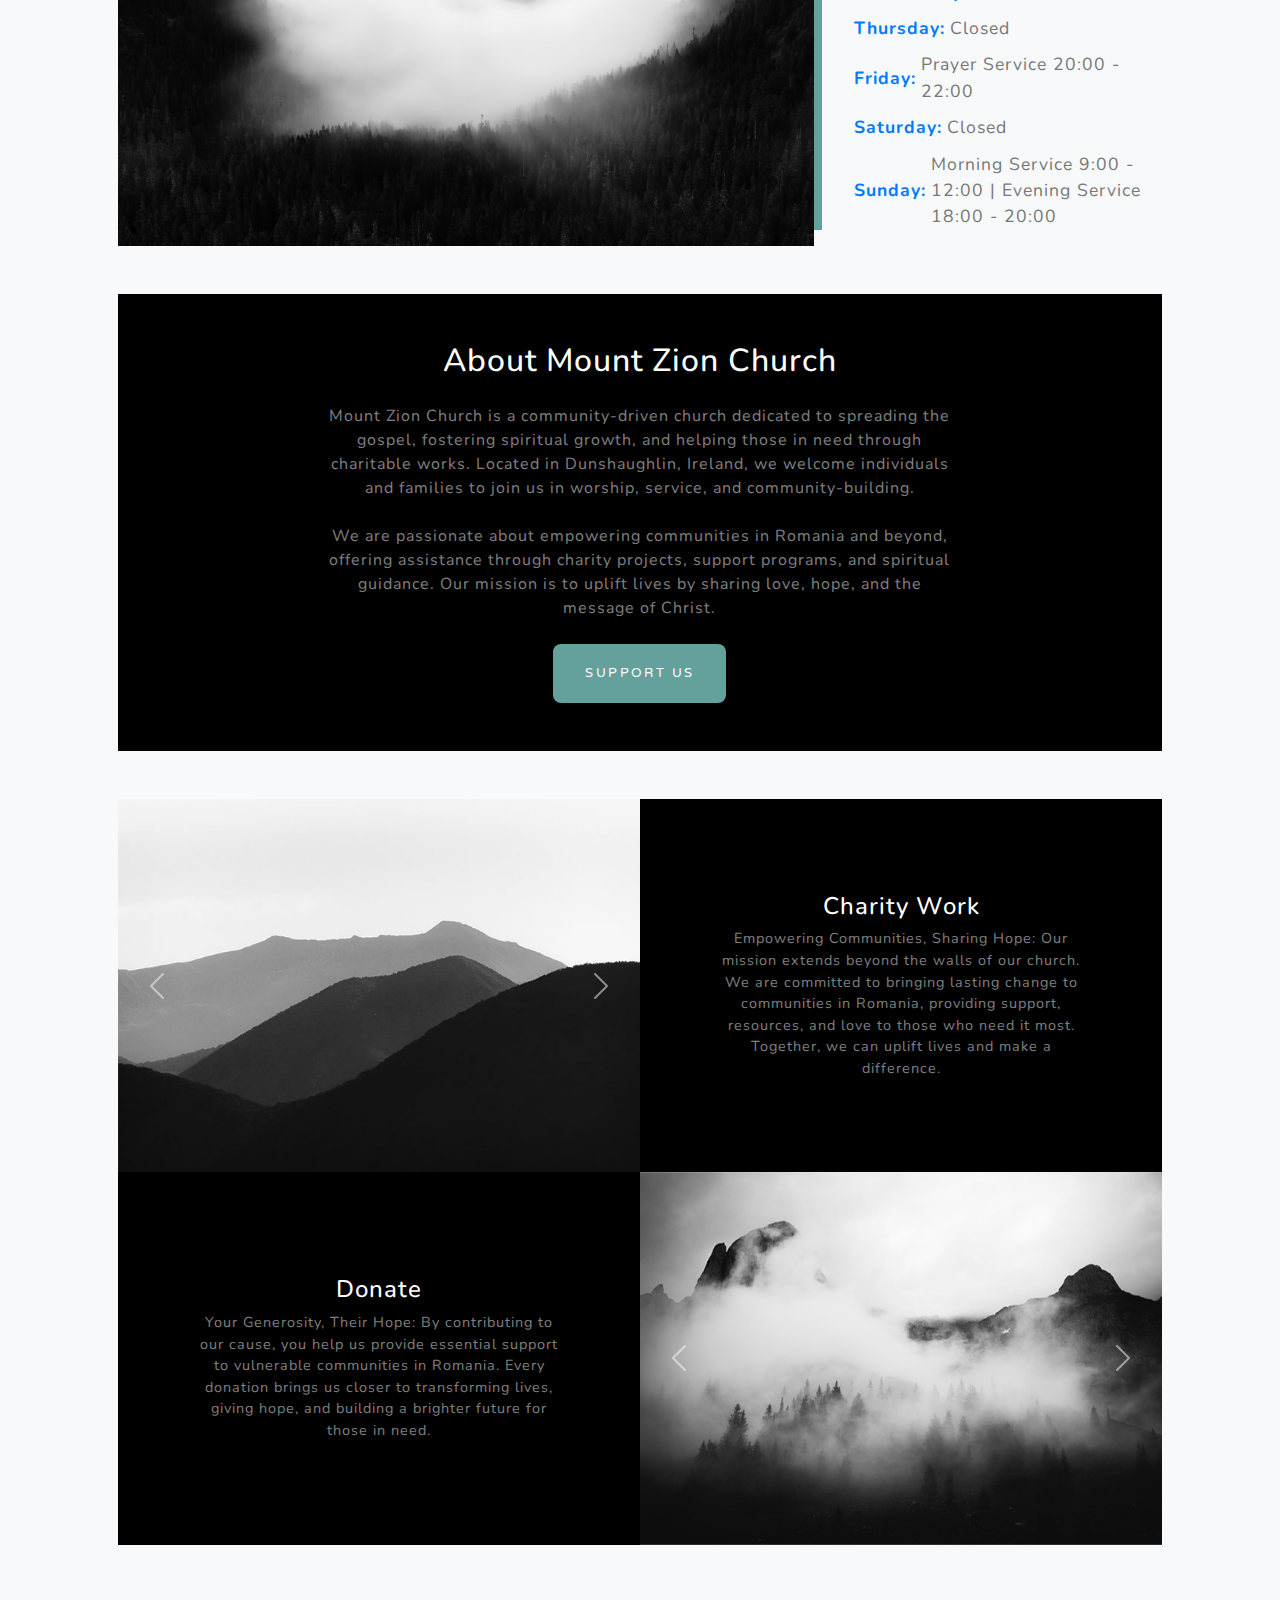
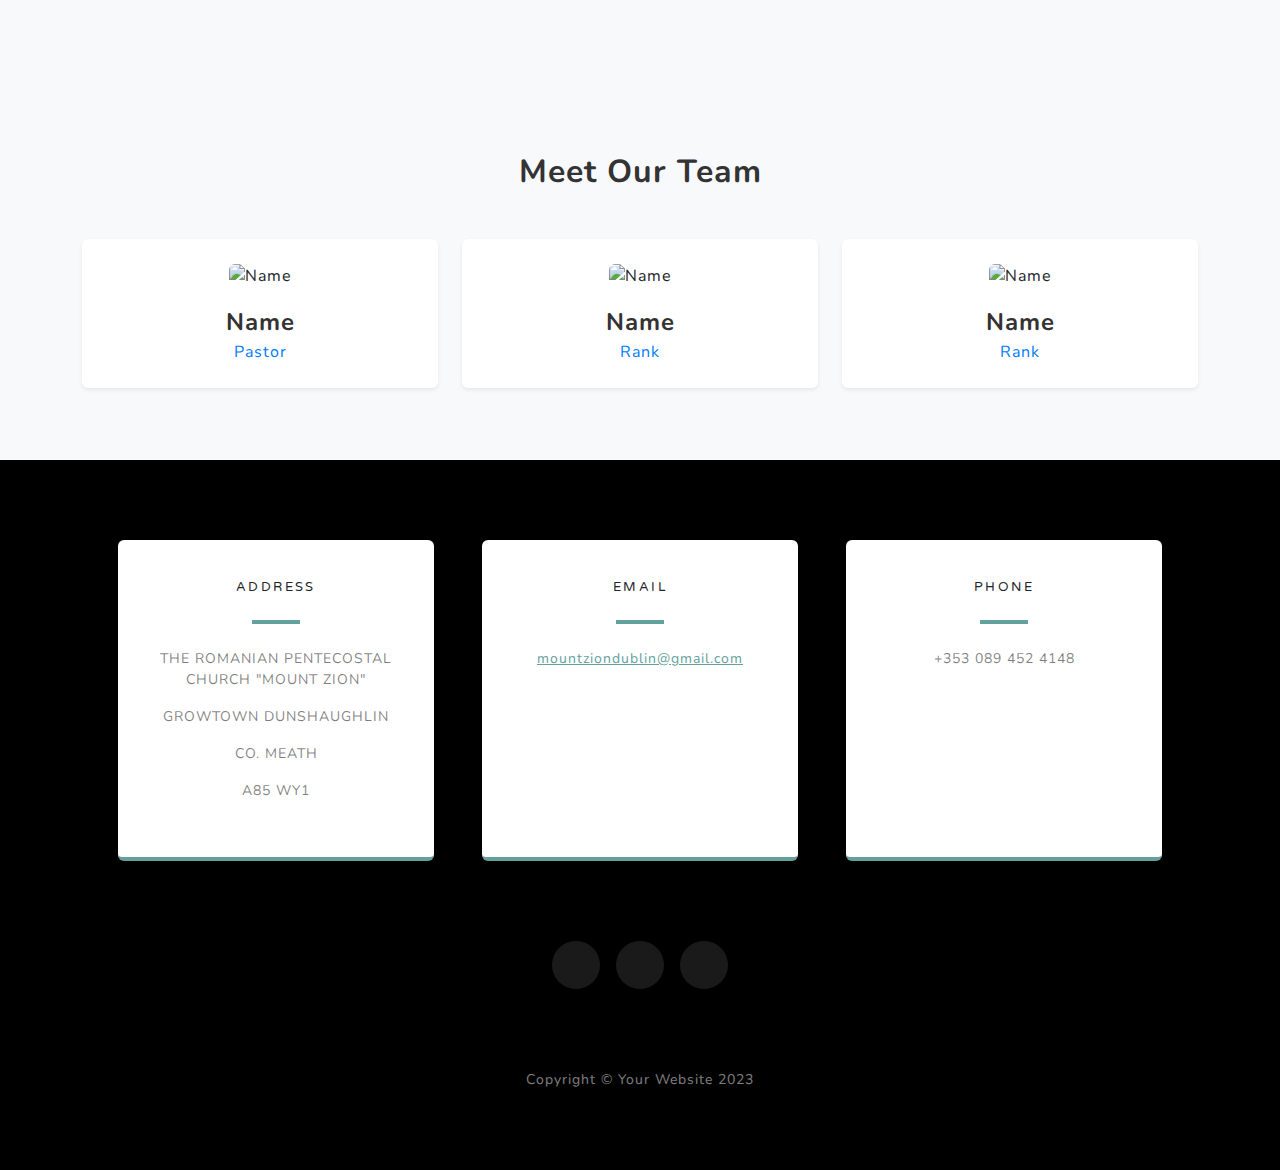
==== commit bb7800f6: "disclaimer update" ====
--- a/index.html
+++ b/index.html
@@ -16,9 +16,22 @@
         <link href="css/styles.css" rel="stylesheet" />
     </head>
     <body id="page-top">
+<!-- Disclaimer Popup -->
+<div id="disclaimerPopup" class="popup-container">
+    <div class="popup-content">
+        <h2>DISCLAIMER!!!</h2>
+        <p>Our church is currently under construction. Services are being held at a different location.</p>
+        <div class="buttons-container">
+            <button onclick="closeDisclaimer()" class="continue-btn">Accept</button>
+            <a href="https://maps.app.goo.gl/1Qcd51AxkUctyZXP8" class="reject-btn">Go to Current Church</a>
+        </div>
+    </div>
+</div>
+
+        
         <div id="navbar-placeholder"></div>
 
-        </nav> -->
+
         <!-- Masthead-->
         <header class="masthead">
             <div class="container px-4 px-lg-5 d-flex h-100 align-items-center justify-content-center">
@@ -262,6 +275,9 @@
                     <a class="mx-2" href="#!"><i class="fab fa-github"></i></a>
                 </div>
             </div>
+
+ 
+
         </section>
         <!-- Footer-->
         <footer class="footer bg-black small text-center text-white-50"><div class="container px-4 px-lg-5">Copyright &copy; Your Website 2023</div></footer>
@@ -269,10 +285,6 @@
         <script src="https://cdn.jsdelivr.net/npm/bootstrap@5.2.3/dist/js/bootstrap.bundle.min.js"></script>
         <!-- Core theme JS-->
         <script src="js/scripts.js"></script>
-        <!-- * * * * * * * * * * * * * * * * * * * * * * * * * * * * * * * * * * * * * * * *-->
-        <!-- * *                               SB Forms JS                               * *-->
-        <!-- * * Activate your form at https://startbootstrap.com/solution/contact-forms * *-->
-        <!-- * * * * * * * * * * * * * * * * * * * * * * * * * * * * * * * * * * * * * * * *-->
         <script src="https://cdn.startbootstrap.com/sb-forms-latest.js"></script>
 
 
@@ -292,6 +304,19 @@
             })
             .catch(error => console.log('Error loading navbar:', error));
     }
+
+
+    window.onload = function() {
+        document.getElementById('disclaimerPopup').style.display = 'block'; // Show popup
+        document.body.classList.add("blur-background"); // Apply blur effect to content
+    };
+
+    function closeDisclaimer() {
+        document.getElementById('disclaimerPopup').style.display = 'none'; // Hide popup
+        document.body.classList.remove("blur-background"); // Remove blur
+    }
+
+
 
     // Function to open the mobile menu
     function openMenu() {
